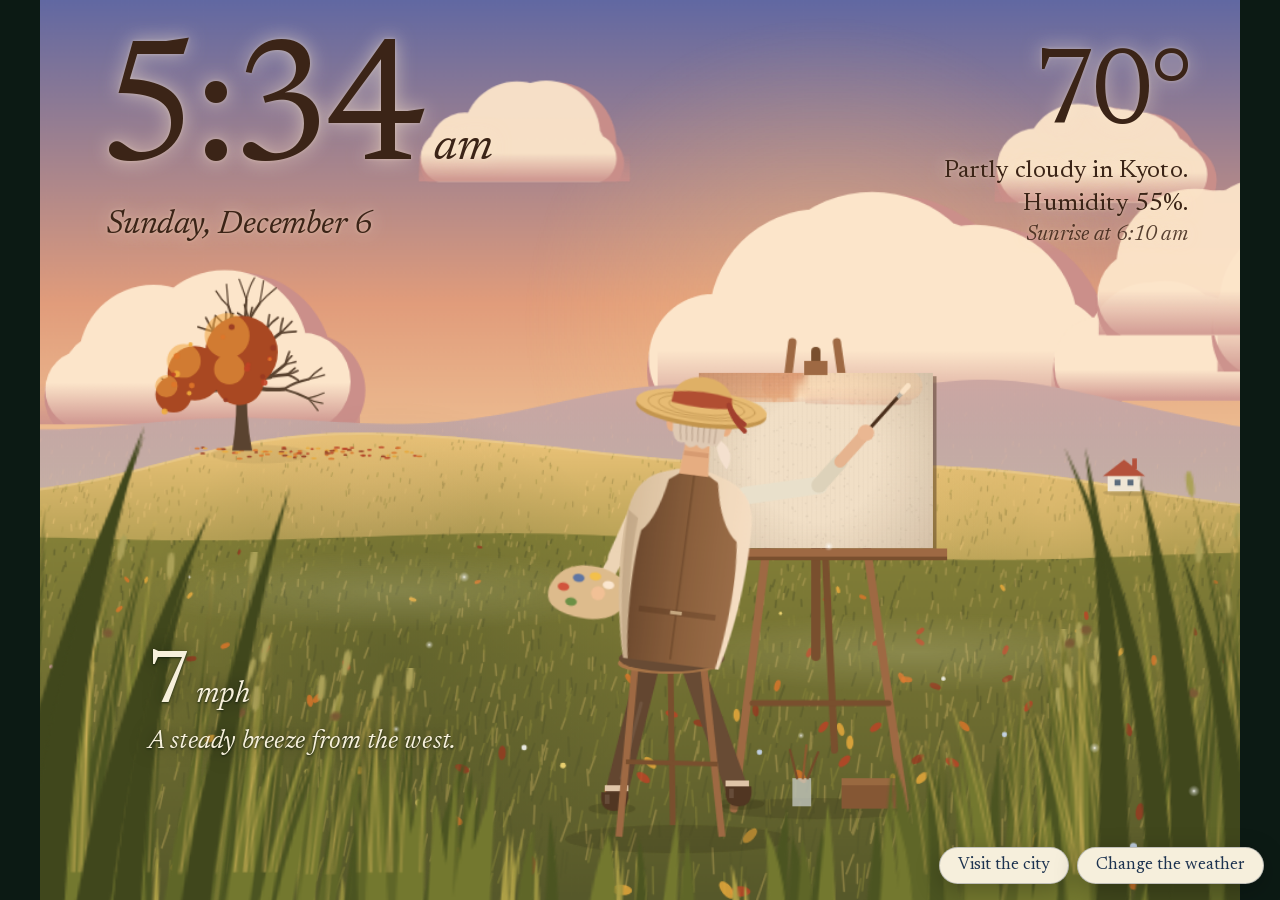
==== demo/index.html @ 18f65b17 "City: the sun glides with the time slider and reads clearly The slider now moves in 5-minute steps a" ====
<!DOCTYPE html>
<html lang="en">
<head>
<meta charset="utf-8">
<title>The Painter's Meadow</title>
<meta name="viewport" content="width=device-width, initial-scale=1">
<meta name="description" content="An old painter in a windy meadow paints your photos, stroke by stroke. Live weather, a real sun, grass that sways with the wind. Drawn entirely in code.">
<link rel="stylesheet" href="../static/fonts/fonts.css">
<style>
  /* Standalone demo of the iPad panel's meadow scene. Same scene code (../static/meadow.js),
     with live weather fetched in the browser instead of from the panel server. */
  html, body { margin: 0; height: 100%; background: #0c1a14; overflow: hidden; color: #1d3350;
    font-family: 'Newsreader', Georgia, serif; -webkit-font-smoothing: antialiased; }
  #stage { position: absolute; left: 0; top: 0; width: 1024px; height: 768px; overflow: hidden; -webkit-transform-origin: 0 0; transform-origin: 0 0; }
  #stage canvas, #clouds, #waves { position: absolute; left: 0; top: 0; }
  #clouds, #waves { width: 1024px; height: 768px; overflow: hidden; pointer-events: none; }
  #figure { position: absolute; left: 0; top: 0; }
  #grass { position: absolute; left: 0; top: 0; width: 1024px; height: 768px; overflow: hidden; pointer-events: none; }
  #wx { pointer-events: none; }
  .wave { position: absolute; left: 0; top: 0; width: 460px; height: 70px;
    background: radial-gradient(ellipse at center, rgba(255,255,215,0.16), rgba(255,255,215,0) 70%); }

  #info { position: absolute; left: 0; top: 0; width: 1024px; height: 768px; pointer-events: none; }
  .sky { color: #1d3350; text-shadow: 0 0 16px rgba(255,255,255,0.55), 0 0 3px rgba(255,255,255,0.4); }
  body.ph-golden .sky { color: #3b2417; text-shadow: 0 0 16px rgba(255,236,205,0.6), 0 0 3px rgba(255,236,205,0.4); }
  body.ph-night .sky { color: #f3ead6; text-shadow: 0 1px 3px rgba(0,0,0,0.5), 0 0 18px rgba(0,0,20,0.6); }
  .ground { color: #f7f0dc; text-shadow: 0 1px 2px rgba(5,20,8,0.75), 0 0 16px rgba(5,20,8,0.6); }
  #clock { position: absolute; left: 50px; top: 26px; }
  #time { font-size: 150px; line-height: 1; letter-spacing: -4px; }
  #ampm { font-size: 40px; font-style: italic; margin-left: 10px; }
  #date { font-size: 28px; font-style: italic; margin: 2px 0 0 6px; }
  #weather { position: absolute; right: 44px; top: 40px; width: 400px; text-align: right; }
  #w-temp { font-size: 92px; line-height: 0.95; letter-spacing: -3px; }
  #w-text { font-size: 21px; line-height: 1.3; margin-top: 6px; }
  #w-sun { font-size: 18px; font-style: italic; margin-top: 4px; opacity: 0.85; }
  #wind { position: absolute; left: 92px; top: 552px; }
  #wind-speed { font-size: 64px; line-height: 1; letter-spacing: -1px; }
  #wind-speed small { font-size: 26px; letter-spacing: 0; margin-left: 6px; font-style: italic; }
  #wind-words { font-size: 22px; font-style: italic; margin-top: 4px; max-width: 280px; line-height: 1.25; }
  #painting-hit { position: absolute; left: 562px; top: 318px; width: 200px; height: 150px; pointer-events: auto; cursor: zoom-in; }
  #viewer { display: none; position: absolute; left: 0; top: 0; width: 1024px; height: 768px; background: rgba(10,14,12,0.86); pointer-events: auto; cursor: zoom-out; }
  #viewer.on { display: block; }
  #viewer div { position: absolute; left: 92px; top: 64px; width: 840px; height: 630px; background-size: cover; background-position: center;
    box-shadow: 0 0 0 12px #8b6142, 0 0 0 14px #5f4129, 0 20px 60px rgba(0,0,0,0.6); }

  /* controls: a paper card outside the scene */
  .pills { position: fixed; right: 16px; bottom: 16px; z-index: 5; display: flex; gap: 8px; }
  .pill { font: inherit; font-size: 17px; color: #1d3350; text-decoration: none;
    background: #f6efdc; border: 1px solid rgba(29,51,80,0.25); border-radius: 22px; padding: 9px 18px; cursor: pointer;
    box-shadow: 0 6px 24px rgba(0,0,0,0.25); }
  .seg { display: flex; gap: 6px; margin: 2px 0 14px; }
  .seg a { font: inherit; font-size: 15px; color: #1d3350; text-decoration: none; border: 1px solid rgba(29,51,80,0.3); border-radius: 16px; padding: 4px 11px; }
  .seg a.on { background: #1d3350; color: #f6efdc; border-color: #1d3350; }
  #panel .seg a { color: #1d3350; } #panel .seg a.on { color: #f6efdc; }
  #panel { display: none; position: fixed; right: 16px; bottom: 16px; z-index: 6; width: 330px; max-width: calc(100% - 32px);
    max-height: calc(100% - 32px); overflow-y: auto; box-sizing: border-box; padding: 18px 20px 16px;
    background: #f6efdc; color: #1d3350; border-radius: 14px; box-shadow: 0 10px 40px rgba(0,0,0,0.35); }
  body.panel #panel { display: block; }
  body.panel .pills { display: none; }
  #panel h2 { margin: 0 0 4px; font-weight: 500; font-size: 22px; }
  #panel p { margin: 0 0 12px; font-size: 15px; line-height: 1.4; color: #4a5a70; }
  #panel label { display: block; font-size: 15px; margin: 14px 0 6px; font-weight: 500; }
  #panel label span { font-weight: 400; font-style: italic; color: #4a5a70; }
  #panel input[type=range] { width: 100%; accent-color: #a2402e; }
  .chips { display: flex; flex-wrap: wrap; gap: 6px; }
  .chips button, .row button, #panel .file { font: inherit; font-size: 15px; color: #1d3350; background: transparent; cursor: pointer;
    border: 1px solid rgba(29,51,80,0.3); border-radius: 16px; padding: 4px 11px; }
  .chips button.on { background: #1d3350; color: #f6efdc; border-color: #1d3350; }
  .row { display: flex; flex-wrap: wrap; gap: 6px; align-items: center; }
  .row button { white-space: nowrap; }
  .row input[type=text] { flex: 1; min-width: 0; font: inherit; font-size: 15px; padding: 5px 10px; border: 1px solid rgba(29,51,80,0.3); border-radius: 16px; background: #fffaf0; color: #1d3350; }
  #panel .file { display: inline-block; }
  #panel .file input { display: none; }
  #place-status { font-size: 14px; color: #4a5a70; margin-top: 6px; min-height: 18px; }
  #close { position: absolute; right: 12px; top: 10px; font: inherit; font-size: 15px; background: none; border: 0; color: #4a5a70; cursor: pointer; padding: 6px; }
  #panel .foot { margin-top: 16px; font-size: 14px; color: #4a5a70; }
  #panel a { color: #a2402e; }
  #turn { display: none; position: fixed; left: 16px; right: 16px; top: calc(75vw + 14px); text-align: center; color: #f6efdc; font-style: italic; font-size: 16px; }
  @media (orientation: portrait) and (max-width: 700px) { #turn { display: block; } body.panel #turn { display: none; } #panel { max-height: calc(100% - 75vw - 32px); } }
  button:focus-visible, input:focus-visible, a:focus-visible, .file:focus-within { outline: 2px solid #a2402e; outline-offset: 2px; }
</style>
</head>
<body class="ph-day">
<div id="stage">
  <canvas id="backdrop"></canvas>
  <canvas id="moon"></canvas>
  <canvas id="sun"></canvas>
  <canvas id="land"></canvas>
  <div id="clouds"></div>
  <div id="waves"></div>
  <div id="figure"></div>
  <canvas id="wx"></canvas>
  <div id="grass"></div>
  <div id="info">
    <div id="clock" class="sky"><div><span id="time">--:--</span><span id="ampm"></span></div><div id="date"></div></div>
    <div id="weather" class="sky"><div id="w-temp"></div><div id="w-text">Fetching the weather</div><div id="w-sun"></div></div>
    <div id="wind" class="ground"><div id="wind-speed"></div><div id="wind-words"></div></div>
    <div id="painting-hit" title="See the painting up close"></div>
    <div id="viewer"><div id="viewer-img"></div></div>
  </div>
</div>

<div id="turn">Turn your phone sideways for the full meadow.</div>
<div class="pills"><a class="pill" id="to-city" href="city.html">Visit the city</a><button class="pill" id="open" type="button">Change the weather</button></div>
<div id="panel" role="dialog" aria-label="Scene controls">
  <button id="close" type="button" aria-label="Close">Close</button>
  <div class="seg" aria-label="Scene"><a class="on" href="#" aria-current="page">Meadow</a><a id="seg-city" href="city.html">City</a></div>
  <h2>The painter's meadow</h2>
  <p>He paints whatever is in front of him. Give him your photos, change the sky, or move through the year.</p>

  <label>Your photos <span>stay on this device</span></label>
  <label class="file" style="margin:0">Choose photos<input id="files" type="file" accept="image/*" multiple></label>

  <label for="wind-range">Wind <span id="wind-val"></span></label>
  <input id="wind-range" type="range" min="0" max="80" step="1" value="10">

  <label>Weather</label>
  <div class="chips" id="kinds">
    <button type="button" data-code="0">Clear</button><button type="button" data-code="2">Partly cloudy</button>
    <button type="button" data-code="3">Overcast</button><button type="button" data-code="45">Fog</button>
    <button type="button" data-code="63">Rain</button><button type="button" data-code="95">Storm</button>
    <button type="button" data-code="73">Snow</button>
  </div>

  <label for="time-range">Time of day <span id="time-val"></span></label>
  <input id="time-range" type="range" min="0" max="23.9167" step="0.0833333333" value="12">

  <label for="day-range">Date <span id="day-val"></span></label>
  <input id="day-range" type="range" min="0" max="364" step="1" value="0">

  <label for="place">Place</label>
  <div class="row"><input id="place" type="text" placeholder="Search a town" autocomplete="off"><button id="find" type="button">Go</button></div>
  <div class="row" style="margin-top:6px"><button id="find-here" type="button">Near me</button><button id="live" type="button">Live weather</button><button id="units" type="button">°F</button></div>
  <div id="place-status"></div>

  <div class="foot">Drawn entirely in code, no images. Weather from <a href="https://open-meteo.com/" target="_blank" rel="noopener">Open-Meteo</a>. <a href="../">How it was made</a></div>
</div>

<script>window.MEADOW_STANDALONE = true;</script>
<script src="../static/sky.js"></script>
<script src="../static/meadow.js"></script>
<script>
(function () {
  var DAYS = ['Sunday','Monday','Tuesday','Wednesday','Thursday','Friday','Saturday'];
  var MONTHS = ['January','February','March','April','May','June','July','August','September','October','November','December'];
  var COMPASS = ['north', 'northeast', 'east', 'southeast', 'south', 'southwest', 'west', 'northwest'];
  var WMO = {0: 'Clear', 1: 'Mostly clear', 2: 'Partly cloudy', 3: 'Overcast', 45: 'Fog', 48: 'Fog',
    51: 'Light drizzle', 53: 'Drizzle', 55: 'Heavy drizzle', 61: 'Light rain', 63: 'Rain', 65: 'Heavy rain',
    66: 'Freezing rain', 67: 'Freezing rain', 71: 'Light snow', 73: 'Snow', 75: 'Heavy snow', 77: 'Snow grains',
    80: 'Showers', 81: 'Showers', 82: 'Heavy showers', 85: 'Snow showers', 86: 'Snow showers',
    95: 'Thunderstorm', 96: 'Thunderstorm', 99: 'Thunderstorm'};
  function $(id) { return document.getElementById(id); }
  function pad(n) { return n < 10 ? '0' + n : '' + n; }
  function q(n) { var m = new RegExp('[?&]' + n + '=([^&#]*)').exec(location.search); return m ? decodeURIComponent(m[1]) : null; }

  var WX = { clear: 0, partly: 2, cloudy: 3, fog: 45, drizzle: 53, rain: 63, heavy: 65, snow: 73, blizzard: 75, storm: 95 };
  var unit = q('unit') || (/^en-US/.test(navigator.language || '') ? 'F' : 'C');
  var placeSet = !!q('place'), place = { name: q('place') || 'Kyoto', lat: +(q('lat') || 35.0116), lon: +(q('lon') || 135.7681) };
  var live = null, manual = { code: null, wind: null }, dayN = +(q('days') || 0), timeH = q('time') ? (function (t) { var p = t.split(':'); return +p[0] + p[1] / 60; })(q('time')) : null;

  function T(c) { return Math.round(unit === 'F' ? c * 9 / 5 + 32 : c); }
  function offset() {   // the place's UTC offset (seconds) on the day shown, so summer dates get summer time
    if (!live) return 0;
    if (!dayN || !live.tz || !window.Intl) return live.utc_offset;
    try {
      var ms = Date.now() + dayN * 86400000, p = {}, parts = new Intl.DateTimeFormat('en-US', { timeZone: live.tz, hourCycle: 'h23',
        year: 'numeric', month: 'numeric', day: 'numeric', hour: 'numeric', minute: 'numeric' }).formatToParts(new Date(ms));
      for (var i = 0; i < parts.length; i++) p[parts[i].type] = +parts[i].value;
      return Math.round((Date.UTC(p.year, p.month - 1, p.day, p.hour % 24, p.minute) - ms) / 60000) * 60;
    } catch (e) { return live.utc_offset; }
  }
  function current() {   // live weather with any manual changes on top
    var w = {}, k;
    for (k in live) w[k] = live[k];
    if (manual.code !== null) { w.code = manual.code; w.desc = WMO[manual.code]; }
    if (manual.wind !== null) w.wind = manual.wind;
    w.utc_offset = offset();
    return w;
  }
  function localNow() {   // hours since midnight at the chosen place
    if (timeH !== null) return timeH;
    var d = new Date(Date.now() + offset() * 1000);
    return d.getUTCHours() + d.getUTCMinutes() / 60;
  }
  function hm(iso) { var p = iso.split('T')[1].split(':'); return +p[0] + p[1] / 60; }
  function sunTimes(w) {   // sunrise and sunset (local hours) on the day shown: live for today, worked out from the sun for other days
    if (!dayN) return [hm(w.sunrise), hm(w.sunset)];
    var off = (w.utc_offset || 0) * 1000, d = new Date(Date.now() + off + dayN * 86400000), m0 = Date.UTC(d.getUTCFullYear(), d.getUTCMonth(), d.getUTCDate()) - off;
    var rise = null, set = null, prev = Sky.sun(m0, place.lat, place.lon).el, i;
    for (i = 1; i <= 288; i++) {
      var el = Sky.sun(m0 + i * 300000, place.lat, place.lon).el, f = (i - 1 + (-0.833 - prev) / (el - prev)) / 12;
      if (prev < -0.833 && el >= -0.833 && rise === null) rise = f;
      if (prev >= -0.833 && el < -0.833) set = f;
      prev = el;
    }
    return [rise === null ? hm(w.sunrise) : rise, set === null ? hm(w.sunset) : set];
  }
  function fmt(h) { var hh = Math.floor(h), mm = Math.round((h - hh) * 60); if (mm === 60) { hh++; mm = 0; } return { t: (hh % 12 || 12) + ':' + pad(mm), ap: hh % 24 < 12 ? 'am' : 'pm' }; }
  function setPhase() { document.body.className = document.body.className.replace(/ph-\w+/, 'ph-' + Meadow.phase()); }
  function render() {
    if (!live) return;
    var w = current();
    Meadow.setWeather(w);
    setPhase();
    $('w-temp').textContent = T(w.temp) + '°';
    var feels = Math.abs(T(w.feels) - T(w.temp)) >= 3;
    $('w-text').innerHTML = '';
    $('w-text').appendChild(document.createTextNode(w.desc + ' in ' + place.name + '.'));
    $('w-text').appendChild(document.createElement('br'));
    $('w-text').appendChild(document.createTextNode((feels ? 'Feels like ' + T(w.feels) + '°, humidity ' : 'Humidity ') + w.humidity + '%.'));
    var st = sunTimes(w), now = localNow(), rise = st[0], set = st[1];
    $('w-sun').textContent = now < rise ? 'Sunrise at ' + fmt(rise).t + ' ' + fmt(rise).ap : now < set ? 'Sunset at ' + fmt(set).t + ' ' + fmt(set).ap : 'Sunrise at ' + fmt(rise).t + ' ' + fmt(rise).ap;
    var kmh = w.wind, from = w.wind_dir == null ? '' : ' from the ' + COMPASS[Math.round(w.wind_dir / 45) % 8];
    $('wind-speed').innerHTML = kmh < 2 ? 'Calm' : (unit === 'F' ? Math.round(kmh * 0.621) + '<small>mph</small>' : Math.round(kmh) + '<small>km/h</small>');
    $('wind-words').textContent = kmh < 2 ? 'Still air. The grass is resting.' :
      (kmh < 12 ? 'A light breeze' : kmh < 29 ? 'A steady breeze' : kmh < 39 ? 'A fresh wind' : kmh < 50 ? 'A strong wind' : kmh < 62 ? 'Near-gale winds' : 'Gale-force winds') + from + '.';
    $('wind-range').value = Math.round(kmh);
    $('wind-val').textContent = unit === 'F' ? Math.round(kmh * 0.621) + ' mph' : Math.round(kmh) + ' km/h';
    var chips = $('kinds').getElementsByTagName('button');
    for (var i = 0; i < chips.length; i++) chips[i].className = manual.code !== null && +chips[i].getAttribute('data-code') === manual.code ? 'on' : '';
    $('units').textContent = unit === 'F' ? 'Show °C' : 'Show °F';
    tick(); links();
  }
  function links() {   // the switch to the city keeps the weather, wind, time and place
    var qs = [], name;
    for (name in WX) if (WX[name] === manual.code) { qs.push('wx=' + name); break; }
    if (manual.wind !== null) qs.push('wind=' + manual.wind);
    if (timeH !== null) qs.push('time=' + Math.floor(timeH) + ':' + pad(Math.round((timeH % 1) * 60)));
    if (dayN) qs.push('days=' + dayN);
    if (placeSet) qs.push('place=' + encodeURIComponent(place.name), 'lat=' + place.lat, 'lon=' + place.lon);
    qs.push('unit=' + unit);
    var href = 'city.html?' + qs.join('&');
    $('to-city').href = href; $('seg-city').href = href;
  }
  function tick() {
    var h = localNow(), f = fmt(h);
    $('time').textContent = f.t; $('ampm').textContent = f.ap;
    var d = new Date(Date.now() + dayN * 86400000 + offset() * 1000);
    $('date').textContent = DAYS[d.getUTCDay()] + ', ' + MONTHS[d.getUTCMonth()] + ' ' + d.getUTCDate();
    $('time-range').value = h;
    $('day-range').value = dayN;
    $('day-val').textContent = (dayN ? MONTHS[d.getUTCMonth()].slice(0, 3) + ' ' + d.getUTCDate() : 'today') + ', ' + moonWords();
    var tf = fmt(h); $('time-val').textContent = timeH === null ? 'now, ' + tf.t + ' ' + tf.ap : tf.t + ' ' + tf.ap;
  }

  function moonWords() {
    var m = Meadow.moon(), side = m.waxing ? 'waxing' : 'waning';
    var name = m.lit < 0.03 ? 'new moon' : m.lit < 0.4 ? side + ' crescent' : m.lit < 0.6 ? 'half moon' :
      m.lit < 0.97 ? side + ' gibbous' : 'full moon';
    return name + (m.lit < 0.03 ? '' : m.el < -4 ? ', below the horizon' : m.x < 0 || m.x > 1024 ? ', out of view' : ', in the sky');
  }

  function fetchWeather() {
    $('place-status').textContent = 'Fetching the weather for ' + place.name;
    var url = 'https://api.open-meteo.com/v1/forecast?latitude=' + place.lat + '&longitude=' + place.lon +
      '&current=temperature_2m,apparent_temperature,weather_code,wind_speed_10m,wind_direction_10m,relative_humidity_2m,is_day,cloud_cover' +
      '&daily=sunrise,sunset&timezone=auto&forecast_days=1';
    var x = new XMLHttpRequest();
    x.open('GET', url, true);
    x.onload = function () {
      try {
        var r = JSON.parse(x.responseText), c = r.current;
        live = { place: place.name, lat: place.lat, lon: place.lon, temp: c.temperature_2m, feels: c.apparent_temperature,
          desc: WMO[c.weather_code] || 'Fair', wind: Math.round(c.wind_speed_10m), wind_dir: c.wind_direction_10m,
          humidity: c.relative_humidity_2m, code: c.weather_code, is_day: c.is_day, clouds: c.cloud_cover,
          utc_offset: r.utc_offset_seconds || 0, tz: r.timezone, sunrise: r.daily.sunrise[0], sunset: r.daily.sunset[0] };
        $('place-status').textContent = 'Live weather for ' + place.name + '.';
        render();
      } catch (e) { offline(); }
    };
    x.onerror = offline;
    x.send();
  }
  function offline() {   // still show the scene with a pleasant made-up day
    var d = new Date(), iso = d.getFullYear() + '-' + pad(d.getMonth() + 1) + '-' + pad(d.getDate());
    live = { place: place.name, lat: place.lat, lon: place.lon, temp: 21, feels: 21, desc: 'Partly cloudy', wind: 12, wind_dir: 270,
      humidity: 55, code: 2, is_day: 1, utc_offset: -d.getTimezoneOffset() * 60, sunrise: iso + 'T06:10', sunset: iso + 'T19:20' };
    $('place-status').textContent = 'Could not reach the weather service, so this is a made-up day.';
    render();
  }

  // controls
  $('open').onclick = function () { document.body.className += ' panel'; };
  $('close').onclick = function () { document.body.className = document.body.className.replace(' panel', ''); };
  $('wind-range').oninput = function () { manual.wind = +this.value; render(); };
  $('kinds').onclick = function (e) { var c = e.target.getAttribute('data-code'); if (c === null) return; manual.code = +c; render(); };
  $('time-range').oninput = function () { timeH = +this.value; Meadow.setTime(timeH); render(); };
  $('day-range').oninput = function () { dayN = +this.value; Meadow.setDays(dayN); render(); };
  $('live').onclick = function () { manual = { code: null, wind: null }; timeH = null; dayN = 0; Meadow.setDays(0); Meadow.setTime(null); fetchWeather(); };
  $('units').onclick = function () { unit = unit === 'F' ? 'C' : 'F'; render(); };
  function search() {
    var name = $('place').value.replace(/^\s+|\s+$/g, ''); if (!name) return;
    $('place-status').textContent = 'Looking for ' + name;
    var x = new XMLHttpRequest();
    x.open('GET', 'https://geocoding-api.open-meteo.com/v1/search?count=1&name=' + encodeURIComponent(name), true);
    x.onload = function () {
      try {
        var r = JSON.parse(x.responseText).results[0];
        place = { name: r.name, lat: r.latitude, lon: r.longitude }; placeSet = true;
        manual = { code: null, wind: null }; timeH = null; Meadow.setTime(null); fetchWeather();
      } catch (e) { $('place-status').textContent = 'No town called ' + name + ' found. Try another spelling.'; }
    };
    x.onerror = function () { $('place-status').textContent = 'The town search is unavailable right now.'; };
    x.send();
  }
  $('find').onclick = search;
  $('place').onkeydown = function (e) { if (e.keyCode === 13) search(); };
  $('find-here').onclick = function () {
    if (!navigator.geolocation) { $('place-status').textContent = 'This browser cannot share its location.'; return; }
    $('place-status').textContent = 'Asking for your location';
    navigator.geolocation.getCurrentPosition(function (p) {
      place = { name: 'your area', lat: +p.coords.latitude.toFixed(2), lon: +p.coords.longitude.toFixed(2) }; placeSet = true;
      manual = { code: null, wind: null }; timeH = null; Meadow.setTime(null); fetchWeather();
    }, function () { $('place-status').textContent = 'Location was not shared. Search for a town instead.'; });
  };
  $('files').onchange = function () {
    var urls = [], i;
    for (i = 0; i < this.files.length; i++) urls.push(URL.createObjectURL(this.files[i]));
    if (!urls.length) return;
    Meadow.setPhotos(urls, 60);
    var img = new Image();
    img.onload = function () { Meadow.paint(img, urls[0]); };
    img.src = urls[0];
    $('place-status').textContent = urls.length === 1 ? 'He is painting your photo.' : 'He is painting your photos, a new one every minute.';
  };
  $('painting-hit').onclick = function () {
    $('viewer-img').style.backgroundImage = 'url(' + (Meadow.photo() || Meadow.snapshot()) + ')';
    $('viewer').className = 'on';
  };
  $('viewer').onclick = function () { $('viewer').className = ''; };

  if (q('wx') && WX[q('wx')] !== undefined) manual.code = WX[q('wx')];   // links like ?wx=rain&wind=40&time=18:30
  if (q('wind')) manual.wind = +q('wind');
  if (q('clean')) document.querySelector('.pills').style.display = 'none';
  if (q('panel')) document.body.className += ' panel';
  if (timeH !== null) Meadow.setTime(timeH);
  fetchWeather();
  setInterval(tick, 1000);
  setInterval(function () { if (manual.code === null && manual.wind === null) fetchWeather(); }, 10 * 60 * 1000);
})();
</script>
</body>
</html>
---- static/fonts/fonts.css ----
@font-face { font-family: 'Big Shoulders Display'; font-style: normal; font-weight: 200; src: url(BigShouldersDisplay-200.woff) format('woff'); }
@font-face { font-family: 'Big Shoulders Display'; font-style: normal; font-weight: 400; src: url(BigShouldersDisplay-400.woff) format('woff'); }
@font-face { font-family: 'Big Shoulders Display'; font-style: normal; font-weight: 600; src: url(BigShouldersDisplay-600.woff) format('woff'); }
@font-face { font-family: 'Newsreader'; font-style: italic; font-weight: 400; src: url(Newsreader-400i.woff) format('woff'); }
@font-face { font-family: 'Newsreader'; font-style: normal; font-weight: 400; src: url(Newsreader-400.woff) format('woff'); }
@font-face { font-family: 'Newsreader'; font-style: normal; font-weight: 500; src: url(Newsreader-500.woff) format('woff'); }
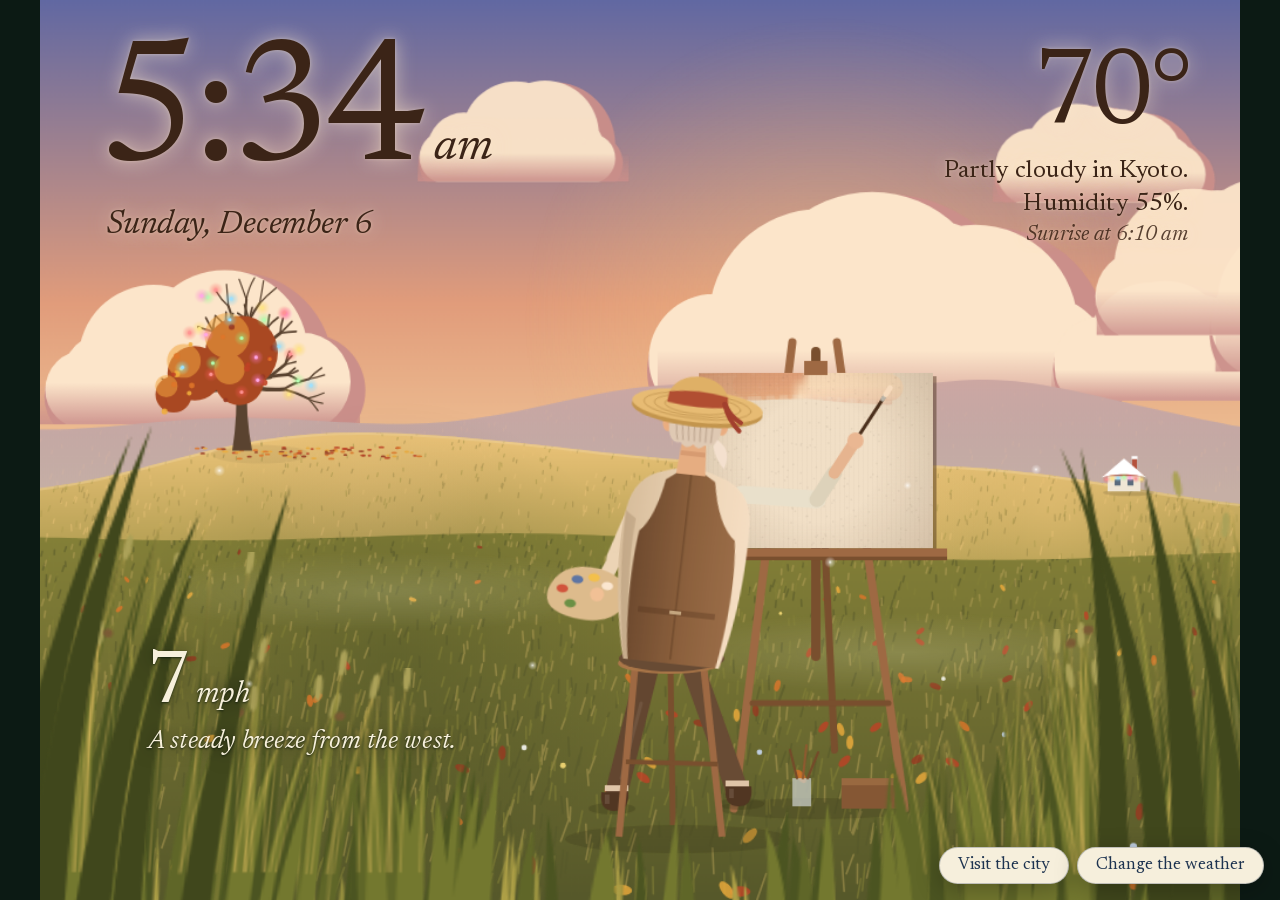
==== commit 42bbc5e9: "Panel follows the world: air, warnings, rain, calendar, holidays, doorbell - Server: air quality, NW" ====
--- a/demo/index.html
+++ b/demo/index.html
@@ -32,6 +32,7 @@
   #weather { position: absolute; right: 44px; top: 40px; width: 400px; text-align: right; }
   #w-temp { font-size: 92px; line-height: 0.95; letter-spacing: -3px; }
   #w-text { font-size: 21px; line-height: 1.3; margin-top: 6px; }
+  #w-more { font-size: 18px; font-style: italic; margin-top: 2px; }
   #w-sun { font-size: 18px; font-style: italic; margin-top: 4px; opacity: 0.85; }
   #wind { position: absolute; left: 92px; top: 552px; }
   #wind-speed { font-size: 64px; line-height: 1; letter-spacing: -1px; }
@@ -93,7 +94,7 @@
   <div id="grass"></div>
   <div id="info">
     <div id="clock" class="sky"><div><span id="time">--:--</span><span id="ampm"></span></div><div id="date"></div></div>
-    <div id="weather" class="sky"><div id="w-temp"></div><div id="w-text">Fetching the weather</div><div id="w-sun"></div></div>
+    <div id="weather" class="sky"><div id="w-temp"></div><div id="w-text">Fetching the weather</div><div id="w-sun"></div><div id="w-more"></div></div>
     <div id="wind" class="ground"><div id="wind-speed"></div><div id="wind-words"></div></div>
     <div id="painting-hit" title="See the painting up close"></div>
     <div id="viewer"><div id="viewer-img"></div></div>
@@ -250,6 +251,18 @@
     return name + (m.lit < 0.03 ? '' : m.el < -4 ? ', below the horizon' : m.x < 0 || m.x > 1024 ? ', out of view' : ', in the sky');
   }
 
+  function fetchAir() {   // live US air quality: a haze over the scene when it's poor
+    var x = new XMLHttpRequest();
+    x.open('GET', 'https://air-quality-api.open-meteo.com/v1/air-quality?latitude=' + place.lat + '&longitude=' + place.lon + '&current=us_aqi', true);
+    x.onload = function () {
+      try {
+        var a = Math.round(JSON.parse(x.responseText).current.us_aqi), words = a <= 50 ? 'good' : a <= 100 ? 'moderate' : a <= 150 ? 'unhealthy for sensitive groups' : a <= 200 ? 'unhealthy' : a <= 300 ? 'very unhealthy' : 'hazardous';
+        Meadow.setAir(a);
+        $('w-more').textContent = a > 50 ? 'Air quality ' + a + ', ' + words + '.' : '';
+      } catch (e) {}
+    };
+    x.send();
+  }
   function fetchWeather() {
     $('place-status').textContent = 'Fetching the weather for ' + place.name;
     var url = 'https://api.open-meteo.com/v1/forecast?latitude=' + place.lat + '&longitude=' + place.lon +
@@ -266,6 +279,7 @@
           utc_offset: r.utc_offset_seconds || 0, tz: r.timezone, sunrise: r.daily.sunrise[0], sunset: r.daily.sunset[0] };
         $('place-status').textContent = 'Live weather for ' + place.name + '.';
         render();
+        fetchAir();
       } catch (e) { offline(); }
     };
     x.onerror = offline;
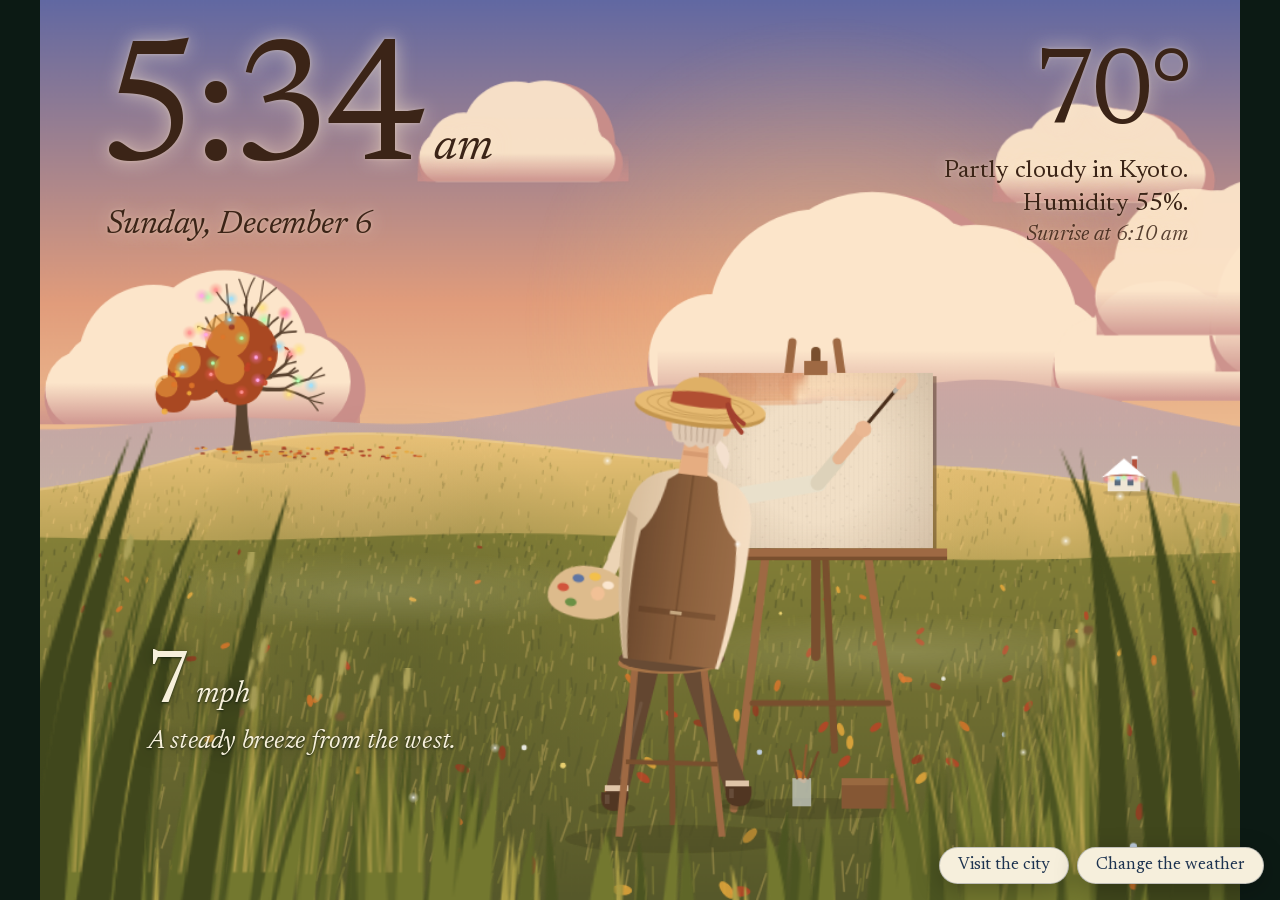
==== commit 01bbc05f: "Always show air quality; demo panel closes on outside click, animal buttons show they worked Co-Auth" ====
--- a/demo/index.html
+++ b/demo/index.html
@@ -56,7 +56,19 @@
   #panel { display: none; position: fixed; right: 16px; bottom: 16px; z-index: 6; width: 330px; max-width: calc(100% - 32px);
     max-height: calc(100% - 32px); overflow-y: auto; box-sizing: border-box; padding: 18px 20px 16px;
     background: #f6efdc; color: #1d3350; border-radius: 14px; box-shadow: 0 10px 40px rgba(0,0,0,0.35); }
-  body.panel #panel { display: block; }
+  body.panel #panel { display: block; -webkit-animation: rise 0.18s ease-out; animation: rise 0.18s ease-out; }
+  @-webkit-keyframes rise { from { opacity: 0; -webkit-transform: translateY(10px); } to { opacity: 1; -webkit-transform: none; } }
+  @keyframes rise { from { opacity: 0; transform: translateY(10px); } to { opacity: 1; transform: none; } }
+  #scrim { display: none; position: fixed; left: 0; top: 0; right: 0; bottom: 0; z-index: 5; }
+  body.panel #scrim { display: block; }
+  /* a short line over the scene saying what just happened */
+  #caption { position: fixed; left: 16px; bottom: 16px; z-index: 4; max-width: calc(100% - 32px); box-sizing: border-box;
+    font-size: 17px; font-style: italic; padding: 9px 18px; border-radius: 22px; pointer-events: none;
+    background: rgba(246,239,220,0.95); color: #1d3350; box-shadow: 0 6px 24px rgba(0,0,0,0.3);
+    opacity: 0; -webkit-transform: translateY(8px); transform: translateY(8px); -webkit-transition: opacity 0.25s, -webkit-transform 0.25s; transition: opacity 0.25s, transform 0.25s; }
+  #caption.on { opacity: 1; -webkit-transform: none; transform: none; }
+  .chips button { -webkit-tap-highlight-color: transparent; -webkit-transition: background-color 0.15s, color 0.15s, opacity 0.2s, -webkit-transform 0.08s; transition: background-color 0.15s, color 0.15s, opacity 0.2s, transform 0.08s; }
+  .chips button:active { -webkit-transform: scale(0.93); transform: scale(0.93); }
   body.panel .pills { display: none; }
   #panel h2 { margin: 0 0 4px; font-weight: 500; font-size: 22px; }
   #panel p { margin: 0 0 12px; font-size: 15px; line-height: 1.4; color: #4a5a70; }
@@ -103,6 +115,8 @@
 
 <div id="turn">Turn your phone sideways for the full meadow.</div>
 <div class="pills"><a class="pill" id="to-city" href="city.html">Visit the city</a><button class="pill" id="open" type="button">Change the weather</button></div>
+<div id="scrim"></div>
+<div id="caption" role="status"></div>
 <div id="panel" role="dialog" aria-label="Scene controls">
   <button id="close" type="button" aria-label="Close">Close</button>
   <div class="seg" aria-label="Scene"><a class="on" href="#" aria-current="page">Meadow</a><a id="seg-city" href="city.html">City</a></div>
@@ -258,7 +272,7 @@
       try {
         var a = Math.round(JSON.parse(x.responseText).current.us_aqi), words = a <= 50 ? 'good' : a <= 100 ? 'moderate' : a <= 150 ? 'unhealthy for sensitive groups' : a <= 200 ? 'unhealthy' : a <= 300 ? 'very unhealthy' : 'hazardous';
         Meadow.setAir(a);
-        $('w-more').textContent = a > 50 ? 'Air quality ' + a + ', ' + words + '.' : '';
+        $('w-more').textContent = 'Air quality ' + a + ', ' + words + '.';
       } catch (e) {}
     };
     x.send();
@@ -294,8 +308,16 @@
   }
 
   // controls
-  $('open').onclick = function () { document.body.className += ' panel'; };
-  $('close').onclick = function () { document.body.className = document.body.className.replace(' panel', ''); };
+  function closePanel() { document.body.className = document.body.className.replace(/ panel\b/g, ''); }
+  var capTimer;
+  function caption(text) {   // a short line over the scene, for when the panel is out of the way
+    var c = $('caption'); c.textContent = text; c.className = 'on';
+    clearTimeout(capTimer); capTimer = setTimeout(function () { c.className = ''; }, 3500);
+  }
+  $('open').onclick = function () { $('caption').className = ''; document.body.className += ' panel'; };
+  $('close').onclick = closePanel;
+  $('scrim').onclick = closePanel;   // a click anywhere outside the panel closes it
+  document.addEventListener('keydown', function (e) { if (e.keyCode === 27) closePanel(); });
   $('wind-range').oninput = function () { manual.wind = +this.value; render(); };
   $('kinds').onclick = function (e) { var c = e.target.getAttribute('data-code'); if (c === null) return; manual.code = +c; render(); };
   $('time-range').oninput = function () { timeH = +this.value; Meadow.setTime(timeH); render(); };
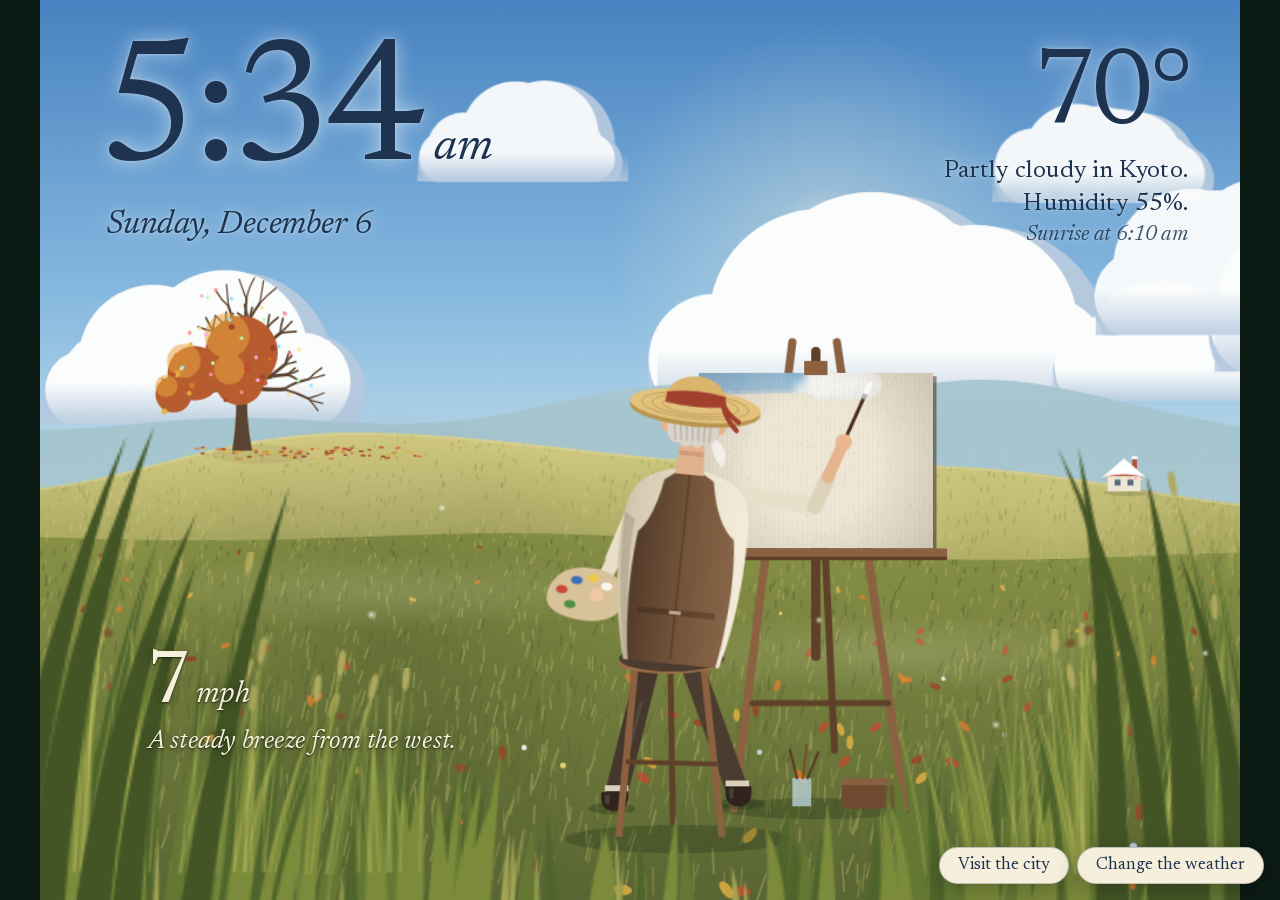
==== commit 1bb8ac9f: "Sun near the poles: light by the sun's height, sun rises on the hilltops Murmansk in November: the s" ====
--- a/demo/index.html
+++ b/demo/index.html
@@ -198,8 +198,8 @@
     return d.getUTCHours() + d.getUTCMinutes() / 60;
   }
   function hm(iso) { var p = iso.split('T')[1].split(':'); return +p[0] + p[1] / 60; }
-  function sunTimes(w) {   // sunrise and sunset (local hours) on the day shown: live for today, worked out from the sun for other days
-    if (!dayN) return [hm(w.sunrise), hm(w.sunset)];
+  function sunTimes(w) {   // sunrise and sunset (local hours) on the day shown: live for today, worked out from the sun for other days,
+    // or { polar: 'up' | 'down' } when it never rises or never sets
     var off = (w.utc_offset || 0) * 1000, d = new Date(Date.now() + off + dayN * 86400000), m0 = Date.UTC(d.getUTCFullYear(), d.getUTCMonth(), d.getUTCDate()) - off;
     var rise = null, set = null, prev = Sky.sun(m0, place.lat, place.lon).el, i;
     for (i = 1; i <= 288; i++) {
@@ -208,6 +208,8 @@
       if (prev >= -0.833 && el < -0.833) set = f;
       prev = el;
     }
+    if (rise === null && set === null) return { polar: prev > -0.833 ? 'up' : 'down' };   // midnight sun, or polar night
+    if (!dayN) return [hm(w.sunrise), hm(w.sunset)];
     return [rise === null ? hm(w.sunrise) : rise, set === null ? hm(w.sunset) : set];
   }
   function fmt(h) { var hh = Math.floor(h), mm = Math.round((h - hh) * 60); if (mm === 60) { hh++; mm = 0; } return { t: (hh % 12 || 12) + ':' + pad(mm), ap: hh % 24 < 12 ? 'am' : 'pm' }; }
@@ -224,7 +226,7 @@
     $('w-text').appendChild(document.createElement('br'));
     $('w-text').appendChild(document.createTextNode((feels ? 'Feels like ' + T(w.feels) + '°, humidity ' : 'Humidity ') + w.humidity + '%.'));
     var st = sunTimes(w), now = localNow(), rise = st[0], set = st[1];
-    $('w-sun').textContent = now < rise ? 'Sunrise at ' + fmt(rise).t + ' ' + fmt(rise).ap : now < set ? 'Sunset at ' + fmt(set).t + ' ' + fmt(set).ap : 'Sunrise at ' + fmt(rise).t + ' ' + fmt(rise).ap;
+    $('w-sun').textContent = st.polar ? (st.polar === 'up' ? 'The sun doesn’t set today' : 'The sun doesn’t rise today') : now < rise ? 'Sunrise at ' + fmt(rise).t + ' ' + fmt(rise).ap : now < set ? 'Sunset at ' + fmt(set).t + ' ' + fmt(set).ap : 'Sunrise at ' + fmt(rise).t + ' ' + fmt(rise).ap;
     var kmh = w.wind, from = w.wind_dir == null ? '' : ' from the ' + COMPASS[Math.round(w.wind_dir / 45) % 8];
     $('wind-speed').innerHTML = kmh < 2 ? 'Calm' : (unit === 'F' ? Math.round(kmh * 0.621) + '<small>mph</small>' : Math.round(kmh) + '<small>km/h</small>');
     $('wind-words').textContent = kmh < 2 ? 'Still air. The grass is resting.' :
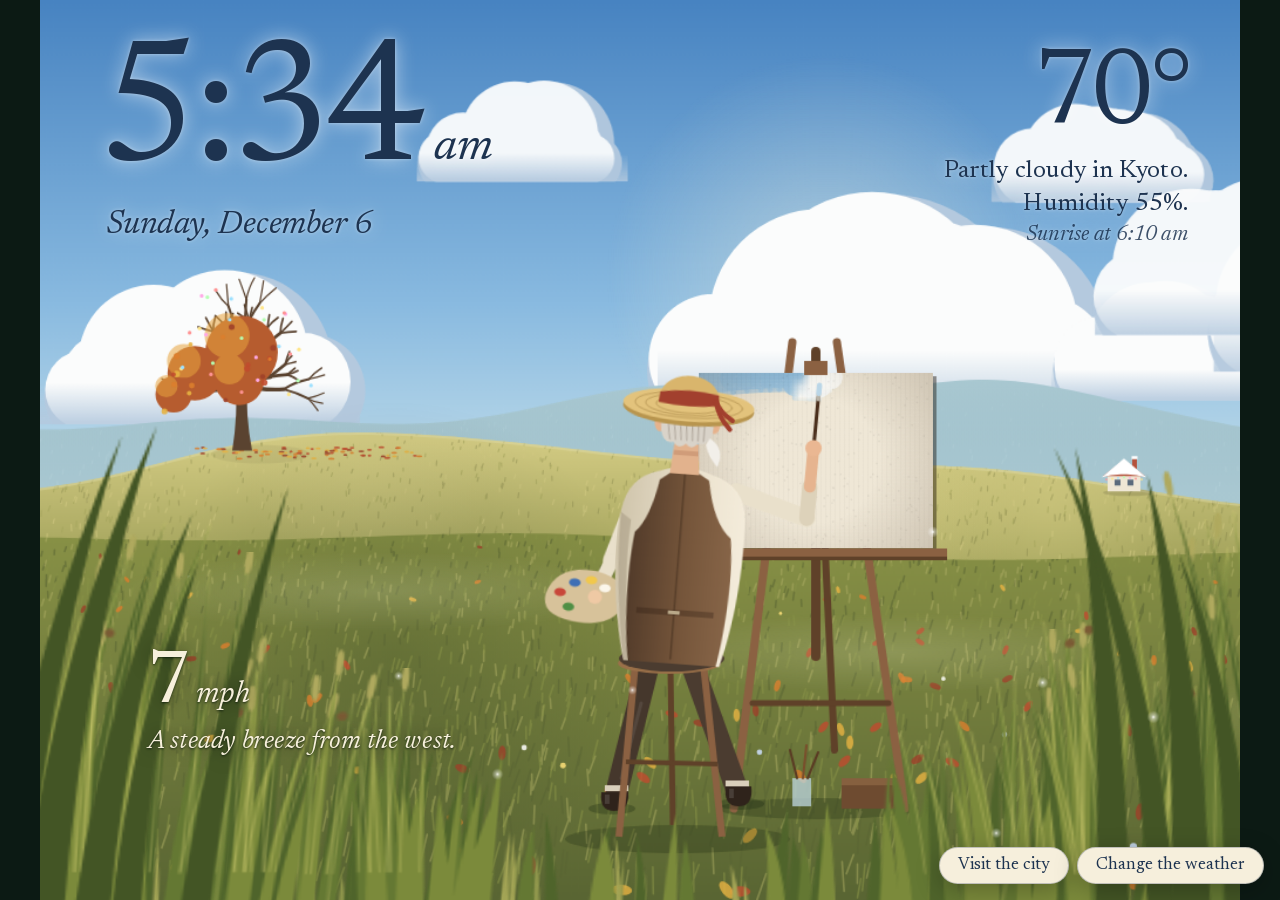
==== commit 14d36c9d: "Demo: place suggestions as you type The demos' place search now lists up to six matches from Open-Me" ====
--- a/demo/index.html
+++ b/demo/index.html
@@ -84,6 +84,11 @@
   .row input[type=text] { flex: 1; min-width: 0; font: inherit; font-size: 15px; padding: 5px 10px; border: 1px solid rgba(29,51,80,0.3); border-radius: 16px; background: #fffaf0; color: #1d3350; }
   #panel .file { display: inline-block; }
   #panel .file input { display: none; }
+  #place-list { display: none; list-style: none; margin: 6px 0 0; padding: 4px; border-radius: 12px; border: 1px solid rgba(29,51,80,0.2); background: #fffaf0; box-shadow: 0 6px 18px rgba(29,51,80,0.12); }
+  #place-list.open { display: block; }
+  #place-list li { padding: 6px 10px; border-radius: 8px; cursor: pointer; font-size: 15px; color: #1d3350; line-height: 1.25; }
+  #place-list li small { display: block; font-size: 13px; color: #4a5a70; }
+  #place-list li.on, #place-list li:hover { background: rgba(162,64,46,0.12); }
   #place-status { font-size: 14px; color: #4a5a70; margin-top: 6px; min-height: 18px; }
   #close { position: absolute; right: 12px; top: 10px; font: inherit; font-size: 15px; background: none; border: 0; color: #4a5a70; cursor: pointer; padding: 6px; }
   #panel .foot { margin-top: 16px; font-size: 14px; color: #4a5a70; }
@@ -144,7 +149,8 @@
   <input id="day-range" type="range" min="0" max="364" step="1" value="0">
 
   <label for="place">Place</label>
-  <div class="row"><input id="place" type="text" placeholder="Search a town" autocomplete="off"><button id="find" type="button">Go</button></div>
+  <div class="row"><input id="place" type="text" placeholder="Search a town" autocomplete="off" spellcheck="false"><button id="find" type="button">Go</button></div>
+  <ul id="place-list"></ul>
   <div class="row" style="margin-top:6px"><button id="find-here" type="button">Near me</button><button id="live" type="button">Live weather</button><button id="units" type="button">°F</button></div>
   <div id="place-status"></div>
 
@@ -153,6 +159,7 @@
 
 <script>window.MEADOW_STANDALONE = true;</script>
 <script src="../static/sky.js"></script>
+<script src="places.js"></script>
 <script src="../static/meadow.js"></script>
 <script>
 (function () {
@@ -326,23 +333,10 @@
   $('day-range').oninput = function () { dayN = +this.value; Meadow.setDays(dayN); render(); };
   $('live').onclick = function () { manual = { code: null, wind: null }; timeH = null; dayN = 0; Meadow.setDays(0); Meadow.setTime(null); fetchWeather(); };
   $('units').onclick = function () { unit = unit === 'F' ? 'C' : 'F'; render(); };
-  function search() {
-    var name = $('place').value.replace(/^\s+|\s+$/g, ''); if (!name) return;
-    $('place-status').textContent = 'Looking for ' + name;
-    var x = new XMLHttpRequest();
-    x.open('GET', 'https://geocoding-api.open-meteo.com/v1/search?count=1&name=' + encodeURIComponent(name), true);
-    x.onload = function () {
-      try {
-        var r = JSON.parse(x.responseText).results[0];
-        place = { name: r.name, lat: r.latitude, lon: r.longitude }; placeSet = true;
-        manual = { code: null, wind: null }; timeH = null; Meadow.setTime(null); fetchWeather();
-      } catch (e) { $('place-status').textContent = 'No town called ' + name + ' found. Try another spelling.'; }
-    };
-    x.onerror = function () { $('place-status').textContent = 'The town search is unavailable right now.'; };
-    x.send();
-  }
-  $('find').onclick = search;
-  $('place').onkeydown = function (e) { if (e.keyCode === 13) search(); };
+  Places.attach({ input: $('place'), button: $('find'), list: $('place-list'), status: $('place-status'), pick: function (r) {   // suggestions as you type
+    place = { name: r.name, lat: r.lat, lon: r.lon }; placeSet = true;
+    manual = { code: null, wind: null }; timeH = null; Meadow.setTime(null); fetchWeather();
+  } });
   $('find-here').onclick = function () {
     if (!navigator.geolocation) { $('place-status').textContent = 'This browser cannot share its location.'; return; }
     $('place-status').textContent = 'Asking for your location';
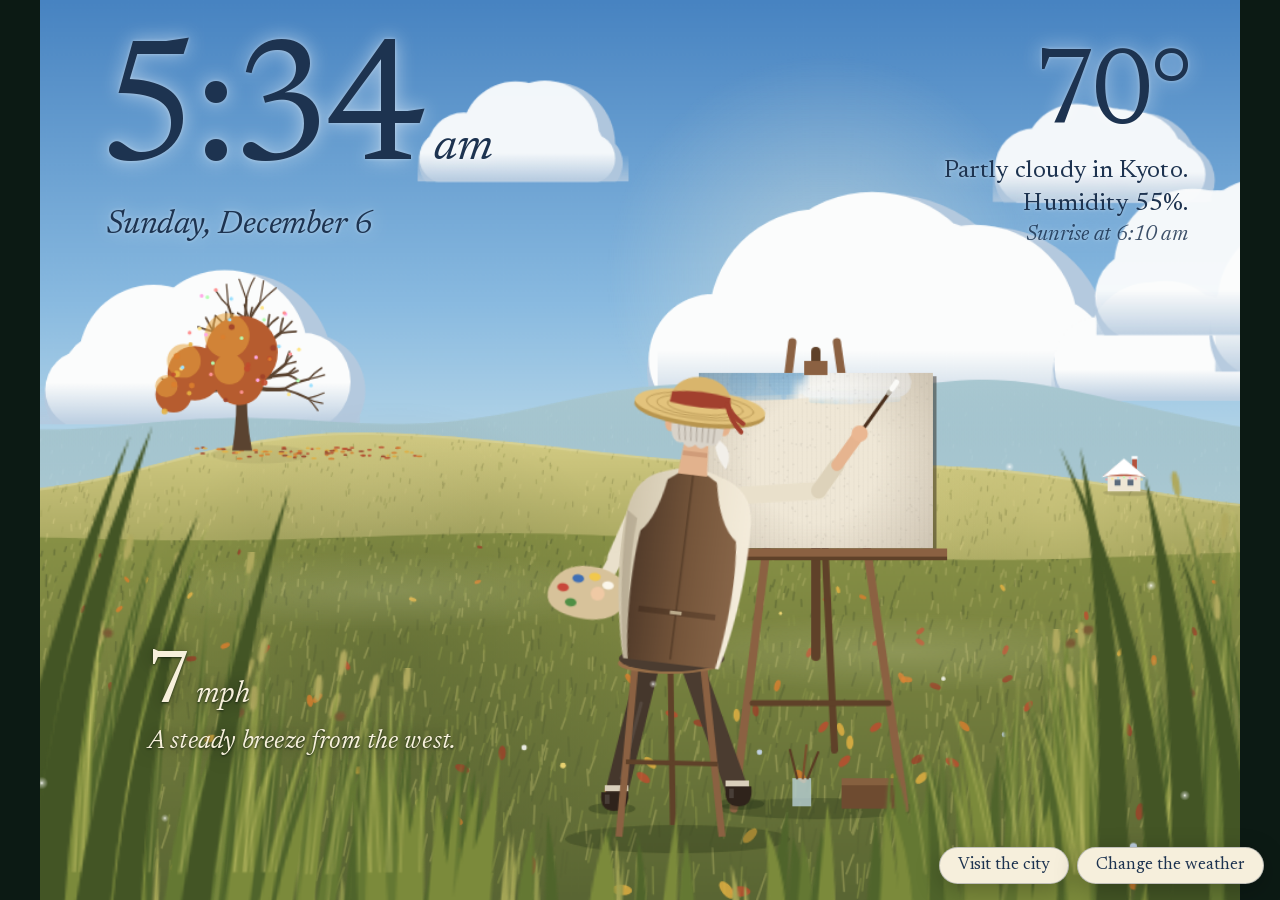
==== commit ec161ab2: "Demo: remember each visitor's settings, and install to the Home Screen The place, units, last scene," ====
--- a/demo/index.html
+++ b/demo/index.html
@@ -4,6 +4,17 @@
 <meta charset="utf-8">
 <title>The Painter's Meadow</title>
 <meta name="viewport" content="width=device-width, initial-scale=1">
+<meta name="apple-mobile-web-app-capable" content="yes">
+<meta name="mobile-web-app-capable" content="yes">
+<meta name="apple-mobile-web-app-status-bar-style" content="black">
+<meta name="apple-mobile-web-app-title" content="Panel">
+<link rel="apple-touch-icon" href="icon-180.png">
+<link rel="icon" type="image/png" href="icon-180.png">
+<link rel="manifest" href="manifest.webmanifest">
+<script>   // the start page (and the Home Screen icon): open the city if that was open last; links with settings open where they point
+  try { if (!location.search && localStorage.getItem('panel.scene') === '"city"') location.replace('city.html'); } catch (e) {}
+</script>
+
 <meta name="description" content="An old painter in a windy meadow paints your photos, stroke by stroke. Live weather, a real sun, grass that sways with the wind. Drawn entirely in code.">
 <link rel="stylesheet" href="../static/fonts/fonts.css">
 <style>
@@ -129,7 +140,7 @@
   <p>He paints whatever is in front of him. Give him your photos, change the sky, or move through the year.</p>
 
   <label>Your photos <span>stay on this device</span></label>
-  <label class="file" style="margin:0">Choose photos<input id="files" type="file" accept="image/*" multiple></label>
+  <div class="row"><label class="file" style="margin:0">Choose photos<input id="files" type="file" accept="image/*" multiple></label><button id="files-clear" type="button" hidden>Remove</button></div>
 
   <label for="wind-range">Wind <span id="wind-val"></span></label>
   <input id="wind-range" type="range" min="0" max="80" step="1" value="10">
@@ -160,6 +171,7 @@
 <script>window.MEADOW_STANDALONE = true;</script>
 <script src="../static/sky.js"></script>
 <script src="places.js"></script>
+<script src="keep.js"></script>
 <script src="../static/meadow.js"></script>
 <script>
 (function () {
@@ -176,8 +188,11 @@
   function q(n) { var m = new RegExp('[?&]' + n + '=([^&#]*)').exec(location.search); return m ? decodeURIComponent(m[1]) : null; }
 
   var WX = { clear: 0, partly: 2, cloudy: 3, fog: 45, drizzle: 53, rain: 63, heavy: 65, snow: 73, blizzard: 75, storm: 95 };
-  var unit = q('unit') || (/^en-US/.test(navigator.language || '') ? 'F' : 'C');
-  var placeSet = !!q('place'), place = { name: q('place') || 'Kyoto', lat: +(q('lat') || 35.0116), lon: +(q('lon') || 135.7681) };
+  // a link's own settings win; then what this browser remembers (keep.js); then the defaults
+  var saved = Keep.get('place');
+  var unit = q('unit') || Keep.get('unit') || (/^en-US/.test(navigator.language || '') ? 'F' : 'C');
+  var placeSet = !!(q('place') || saved), place = q('place') ? { name: q('place'), lat: +q('lat'), lon: +q('lon') } : saved || { name: 'Kyoto', lat: 35.0116, lon: 135.7681 };
+  Keep.set('scene', 'meadow');
   var live = null, manual = { code: null, wind: null }, dayN = +(q('days') || 0), timeH = q('time') ? (function (t) { var p = t.split(':'); return +p[0] + p[1] / 60; })(q('time')) : null;
 
   function T(c) { return Math.round(unit === 'F' ? c * 9 / 5 + 32 : c); }
@@ -332,29 +347,35 @@
   $('time-range').oninput = function () { timeH = +this.value; Meadow.setTime(timeH); render(); };
   $('day-range').oninput = function () { dayN = +this.value; Meadow.setDays(dayN); render(); };
   $('live').onclick = function () { manual = { code: null, wind: null }; timeH = null; dayN = 0; Meadow.setDays(0); Meadow.setTime(null); fetchWeather(); };
-  $('units').onclick = function () { unit = unit === 'F' ? 'C' : 'F'; render(); };
+  $('units').onclick = function () { unit = unit === 'F' ? 'C' : 'F'; Keep.set('unit', unit); render(); };
   Places.attach({ input: $('place'), button: $('find'), list: $('place-list'), status: $('place-status'), pick: function (r) {   // suggestions as you type
-    place = { name: r.name, lat: r.lat, lon: r.lon }; placeSet = true;
+    place = { name: r.name, lat: r.lat, lon: r.lon }; placeSet = true; Keep.set('place', place);
     manual = { code: null, wind: null }; timeH = null; Meadow.setTime(null); fetchWeather();
   } });
   $('find-here').onclick = function () {
     if (!navigator.geolocation) { $('place-status').textContent = 'This browser cannot share its location.'; return; }
     $('place-status').textContent = 'Asking for your location';
     navigator.geolocation.getCurrentPosition(function (p) {
-      place = { name: 'your area', lat: +p.coords.latitude.toFixed(2), lon: +p.coords.longitude.toFixed(2) }; placeSet = true;
+      place = { name: 'your area', lat: +p.coords.latitude.toFixed(2), lon: +p.coords.longitude.toFixed(2) }; placeSet = true; Keep.set('place', place);
       manual = { code: null, wind: null }; timeH = null; Meadow.setTime(null); fetchWeather();
     }, function () { $('place-status').textContent = 'Location was not shared. Search for a town instead.'; });
   };
-  $('files').onchange = function () {
-    var urls = [], i;
-    for (i = 0; i < this.files.length; i++) urls.push(URL.createObjectURL(this.files[i]));
-    if (!urls.length) return;
-    Meadow.setPhotos(urls, 60);
-    var img = new Image();
-    img.onload = function () { Meadow.paint(img, urls[0]); };
-    img.src = urls[0];
-    $('place-status').textContent = urls.length === 1 ? 'He is painting your photo.' : 'He is painting your photos, a new one every minute.';
+  function usePhotos(urls) { if (urls.length) { Meadow.setPhotos(urls, 60); $('files-clear').hidden = false; } }
+  $('files').onchange = function () {   // kept in this browser (keep.js), so they're here next time
+    if (!this.files.length) return;
+    $('place-status').textContent = 'Getting your photos ready';
+    var n = this.files.length;
+    Keep.savePhotos(this.files, function (urls) {
+      usePhotos(urls);
+      $('place-status').textContent = n === 1 ? 'He is painting your photo.' : 'He is painting your photos, a new one every minute.';
+    });
+    this.value = '';
   };
+  $('files-clear').onclick = function () {
+    Keep.clearPhotos(); Meadow.setPhotos([], 60); this.hidden = true;
+    $('place-status').textContent = 'Your photos are gone from this device. He paints the meadow again.';
+  };
+  Keep.loadPhotos(usePhotos);
   $('painting-hit').onclick = function () {
     $('viewer-img').style.backgroundImage = 'url(' + (Meadow.photo() || Meadow.snapshot()) + ')';
     $('viewer').className = 'on';
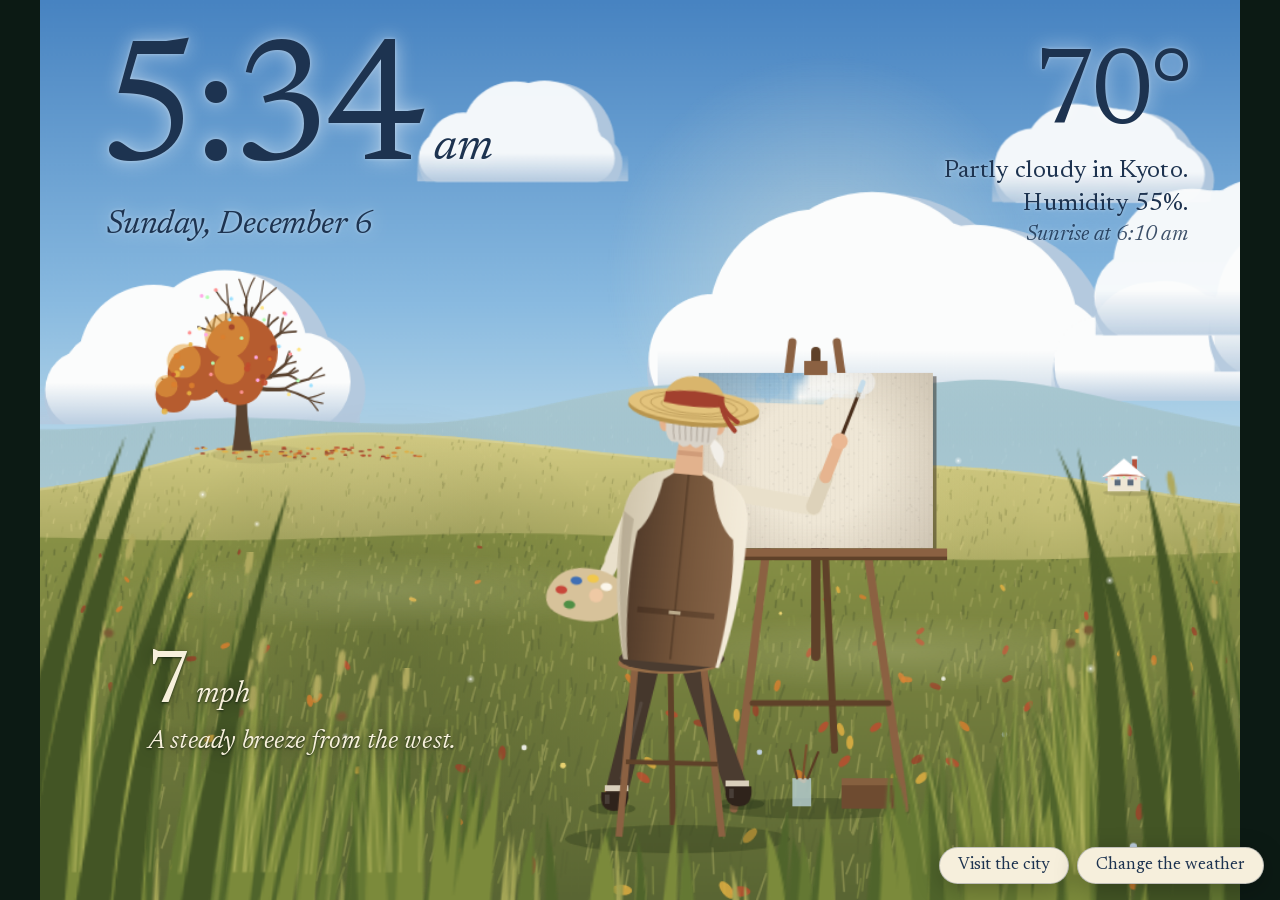
==== commit 8a92f483: "Demo: keep the place picked (Dublin, California), and update itself - The search box shows the full " ====
--- a/demo/index.html
+++ b/demo/index.html
@@ -348,15 +348,16 @@
   $('day-range').oninput = function () { dayN = +this.value; Meadow.setDays(dayN); render(); };
   $('live').onclick = function () { manual = { code: null, wind: null }; timeH = null; dayN = 0; Meadow.setDays(0); Meadow.setTime(null); fetchWeather(); };
   $('units').onclick = function () { unit = unit === 'F' ? 'C' : 'F'; Keep.set('unit', unit); render(); };
-  Places.attach({ input: $('place'), button: $('find'), list: $('place-list'), status: $('place-status'), pick: function (r) {   // suggestions as you type
-    place = { name: r.name, lat: r.lat, lon: r.lon }; placeSet = true; Keep.set('place', place);
+  var shown = place.label || (saved && +saved.lat === +place.lat && +saved.lon === +place.lon && saved.label) || '';   // the full name of the place in use
+  Places.attach({ input: $('place'), button: $('find'), list: $('place-list'), status: $('place-status'), current: placeSet ? shown : '', pick: function (r) {   // suggestions as you type
+    place = { name: r.name, lat: r.lat, lon: r.lon, label: r.label }; placeSet = true; Keep.set('place', place);
     manual = { code: null, wind: null }; timeH = null; Meadow.setTime(null); fetchWeather();
   } });
   $('find-here').onclick = function () {
     if (!navigator.geolocation) { $('place-status').textContent = 'This browser cannot share its location.'; return; }
     $('place-status').textContent = 'Asking for your location';
     navigator.geolocation.getCurrentPosition(function (p) {
-      place = { name: 'your area', lat: +p.coords.latitude.toFixed(2), lon: +p.coords.longitude.toFixed(2) }; placeSet = true; Keep.set('place', place);
+      place = { name: 'your area', lat: +p.coords.latitude.toFixed(2), lon: +p.coords.longitude.toFixed(2) }; placeSet = true; Keep.set('place', place); $('place').value = '';
       manual = { code: null, wind: null }; timeH = null; Meadow.setTime(null); fetchWeather();
     }, function () { $('place-status').textContent = 'Location was not shared. Search for a town instead.'; });
   };
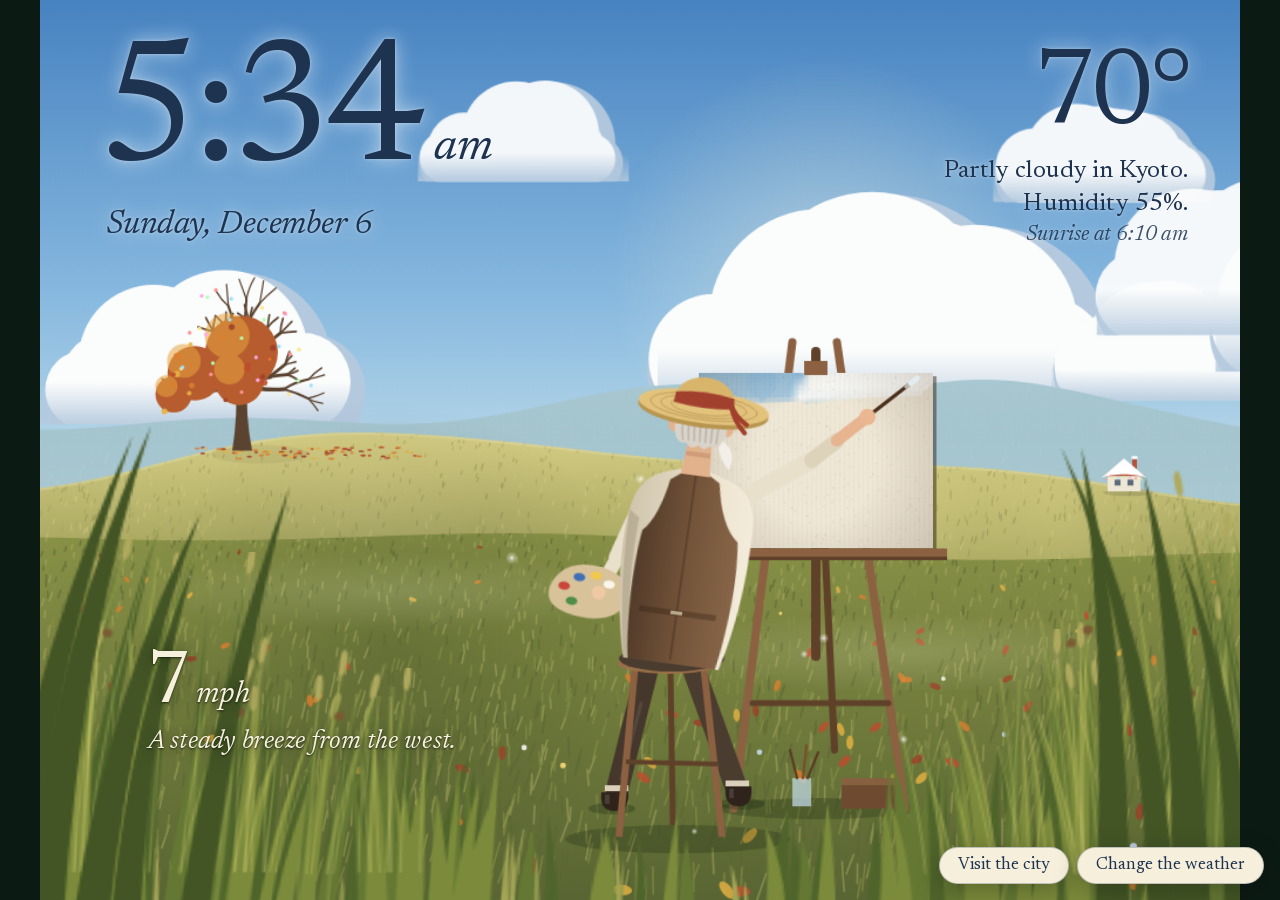
==== commit 61f0cca0: "Demo: fix the scene opening small on an upright iPad; add a Reload button The 1024 px stage made the" ====
--- a/demo/index.html
+++ b/demo/index.html
@@ -22,7 +22,9 @@
      with live weather fetched in the browser instead of from the panel server. */
   html, body { margin: 0; height: 100%; background: #0c1a14; overflow: hidden; color: #1d3350;
     font-family: 'Newsreader', Georgia, serif; -webkit-font-smoothing: antialiased; }
-  #stage { position: absolute; left: 0; top: 0; width: 1024px; height: 768px; overflow: hidden; -webkit-transform-origin: 0 0; transform-origin: 0 0; }
+  /* fixed, not absolute: the unscaled 1024 px stage mustn't make the page wider than a narrow screen
+     (an iPad held upright), or the browser reports the wrong width and iPadOS zooms the page out */
+  #stage { position: fixed; left: 0; top: 0; width: 1024px; height: 768px; overflow: hidden; -webkit-transform-origin: 0 0; transform-origin: 0 0; }
   #stage canvas, #clouds, #waves { position: absolute; left: 0; top: 0; }
   #clouds, #waves { width: 1024px; height: 768px; overflow: hidden; pointer-events: none; }
   #figure { position: absolute; left: 0; top: 0; }
@@ -101,6 +103,7 @@
   #place-list li small { display: block; font-size: 13px; color: #4a5a70; }
   #place-list li.on, #place-list li:hover { background: rgba(162,64,46,0.12); }
   #place-status { font-size: 14px; color: #4a5a70; margin-top: 6px; min-height: 18px; }
+  #reload { position: absolute; right: 64px; top: 10px; font: inherit; font-size: 15px; background: none; border: 0; color: #4a5a70; cursor: pointer; padding: 6px; }
   #close { position: absolute; right: 12px; top: 10px; font: inherit; font-size: 15px; background: none; border: 0; color: #4a5a70; cursor: pointer; padding: 6px; }
   #panel .foot { margin-top: 16px; font-size: 14px; color: #4a5a70; }
   #panel a { color: #a2402e; }
@@ -134,6 +137,7 @@
 <div id="scrim"></div>
 <div id="caption" role="status"></div>
 <div id="panel" role="dialog" aria-label="Scene controls">
+  <button id="reload" type="button" title="Get the latest version and redraw the scene">Reload</button>
   <button id="close" type="button" aria-label="Close">Close</button>
   <div class="seg" aria-label="Scene"><a class="on" href="#" aria-current="page">Meadow</a><a id="seg-city" href="city.html">City</a></div>
   <h2>The painter's meadow</h2>
@@ -347,6 +351,7 @@
   $('time-range').oninput = function () { timeH = +this.value; Meadow.setTime(timeH); render(); };
   $('day-range').oninput = function () { dayN = +this.value; Meadow.setDays(dayN); render(); };
   $('live').onclick = function () { manual = { code: null, wind: null }; timeH = null; dayN = 0; Meadow.setDays(0); Meadow.setTime(null); fetchWeather(); };
+  $('reload').onclick = function () { $('place-status').textContent = 'Getting the latest version'; Keep.freshReload(); };
   $('units').onclick = function () { unit = unit === 'F' ? 'C' : 'F'; Keep.set('unit', unit); render(); };
   var shown = place.label || (saved && +saved.lat === +place.lat && +saved.lon === +place.lon && saved.label) || '';   // the full name of the place in use
   Places.attach({ input: $('place'), button: $('find'), list: $('place-list'), status: $('place-status'), current: placeSet ? shown : '', pick: function (r) {   // suggestions as you type
